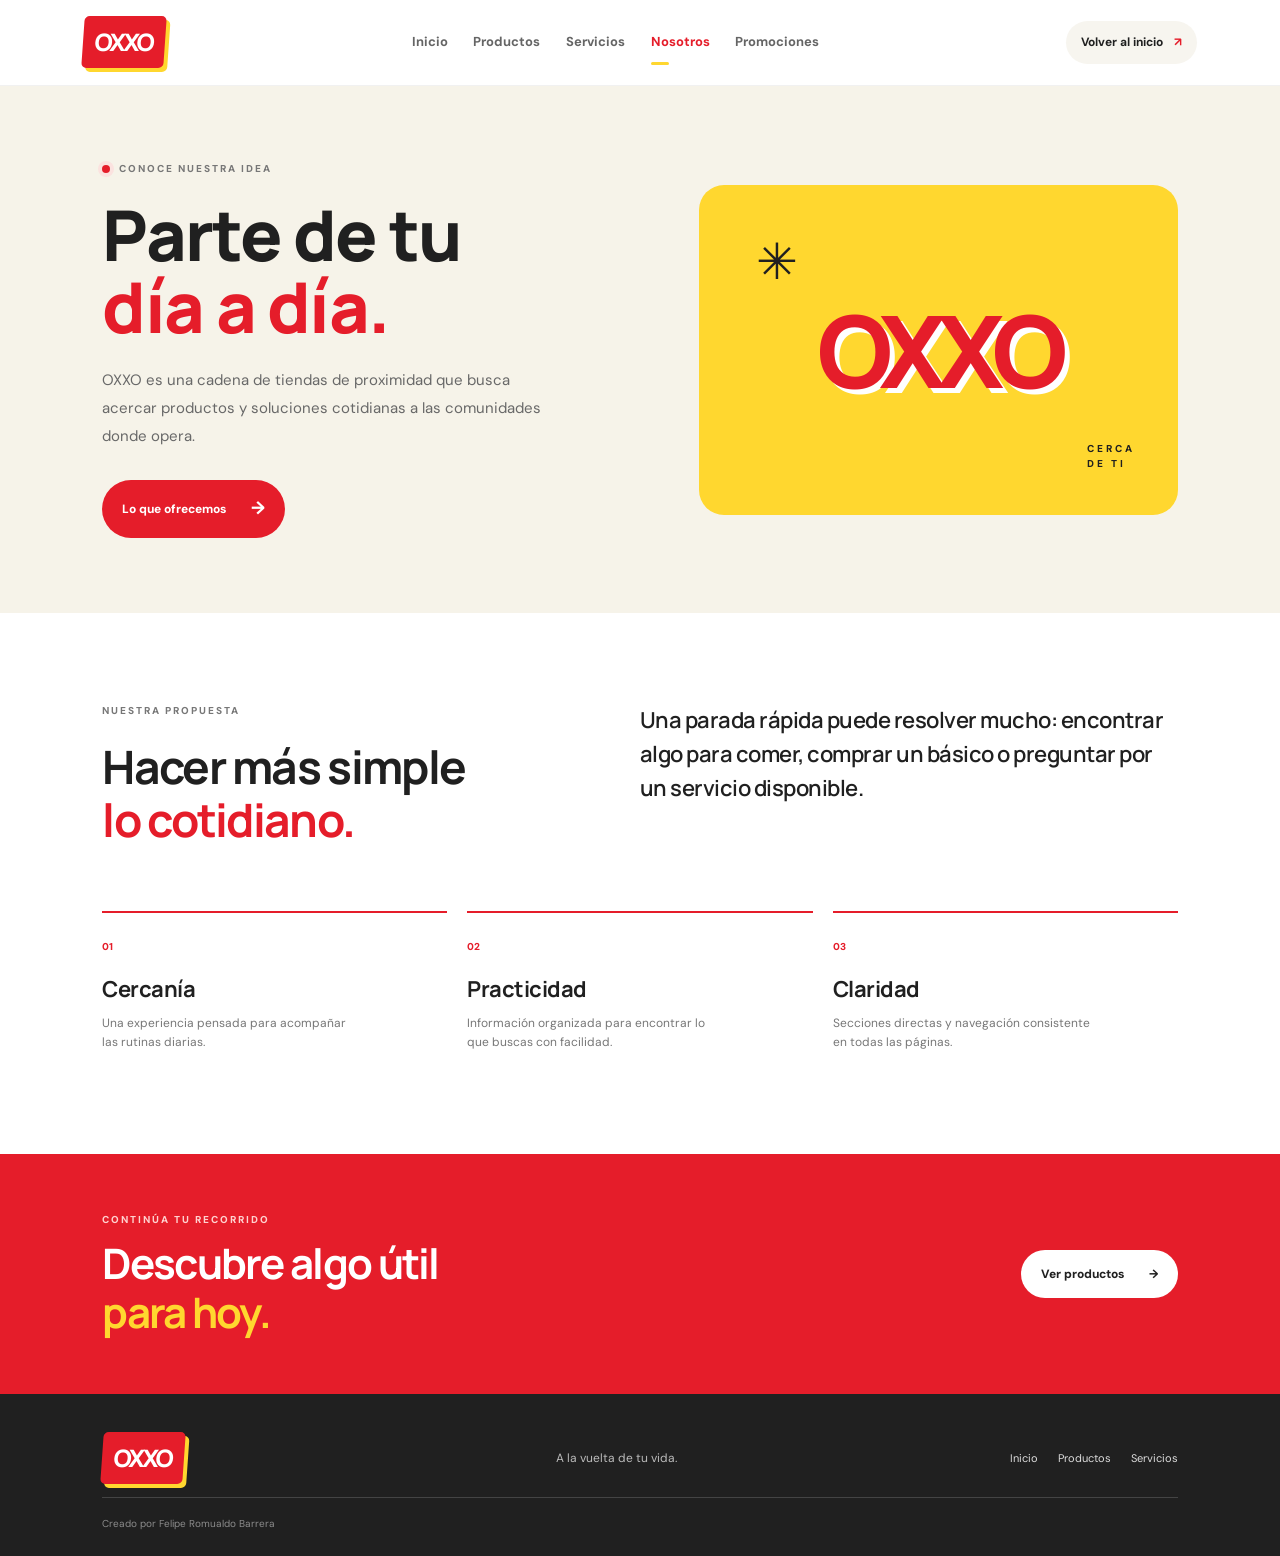
==== nosotros.html @ 1f745a6a "initial commit" ====
<!DOCTYPE html>
<html lang="es"><head><meta charset="UTF-8"><meta name="viewport" content="width=device-width, initial-scale=1.0"><title>Nosotros | OXXO</title><link rel="stylesheet" href="css/estilos.css"></head><body>
<header class="site-header"><a class="brand" href="index.html"><span class="brand-mark">OXXO</span></a><button class="menu-toggle" aria-label="Abrir menú" aria-expanded="false">☰</button><nav class="main-nav"><a href="index.html">Inicio</a><a href="productos.html">Productos</a><a href="servicios.html">Servicios</a><a class="active" href="nosotros.html">Nosotros</a><a href="promociones.html">Promociones</a></nav><a class="header-cta" href="index.html">Volver al inicio <span>↗</span></a></header>
<main><section class="page-hero about-hero"><div><p class="eyebrow"><span class="dot"></span> CONOCE NUESTRA IDEA</p><h1>Parte de tu<br><em>día a día.</em></h1><p class="hero-text">OXXO es una cadena de tiendas de proximidad que busca acercar productos y soluciones cotidianas a las comunidades donde opera.</p><a class="btn btn-red" href="servicios.html">Lo que ofrecemos <span>→</span></a></div><div class="page-hero-art about-art"><span class="about-big">OXXO</span><span class="about-spark">✳</span><span class="about-caption">CERCA<br>DE TI</span></div></section>
<section class="section section-light"><div class="about-columns"><div><p class="eyebrow">NUESTRA PROPUESTA</p><h2>Hacer más simple<br><em>lo cotidiano.</em></h2></div><div><p class="large-copy">Una parada rápida puede resolver mucho: encontrar algo para comer, comprar un básico o preguntar por un servicio disponible.</p><p class="muted"> </p></div></div><div class="values-grid"><article><span>01</span><h3>Cercanía</h3><p>Una experiencia pensada para acompañar las rutinas diarias.</p></article><article><span>02</span><h3>Practicidad</h3><p>Información organizada para encontrar lo que buscas con facilidad.</p></article><article><span>03</span><h3>Claridad</h3><p>Secciones directas y navegación consistente en todas las páginas.</p></article></div></section>
<section class="closing-band"><div><p class="eyebrow">CONTINÚA TU RECORRIDO</p><h2>Descubre algo útil<br><em>para hoy.</em></h2></div><a class="btn btn-light" href="productos.html">Ver productos <span>→</span></a></section></main><footer class="site-footer"><a class="brand" href="index.html"><span class="brand-mark">OXXO</span></a><p>A la vuelta de tu vida.</p><div class="footer-links"><a href="index.html">Inicio</a><a href="productos.html">Productos</a><a href="servicios.html">Servicios</a></div><small>Creado por Felipe Romualdo Barrera</small></footer><script src="js/main.js"></script></body></html>
---- css/estilos.css ----
@import url('https://fonts.googleapis.com/css2?family=DM+Sans:wght@400;500;600;700&family=Manrope:wght@400;500;600;700;800&display=swap');
:root{--red:#e51d2a;--red-dark:#b91320;--yellow:#ffd72f;--ink:#202020;--muted:#737373;--cream:#fffdf7;--line:#e9e5dc;--green:#007a53;--radius:22px}*{box-sizing:border-box}html{scroll-behavior:smooth}body{margin:0;background:var(--cream);color:var(--ink);font-family:'DM Sans',Arial,sans-serif;line-height:1.55}a{color:inherit;text-decoration:none}.site-header{height:86px;padding:0 6.5%;display:flex;align-items:center;justify-content:space-between;gap:26px;background:#fff;position:sticky;top:0;z-index:20;border-bottom:1px solid rgba(20,20,20,.06)}.brand-mark{display:inline-flex;align-items:center;justify-content:center;background:var(--red);color:#fff;font-family:'Manrope',sans-serif;font-weight:800;letter-spacing:-2px;font-size:24px;padding:7px 12px 8px;border-radius:5px;box-shadow:4px 4px 0 var(--yellow);transform:skew(-4deg)}.main-nav{display:flex;align-items:center;gap:clamp(14px,2vw,30px)}.main-nav a{font-size:13px;font-weight:700;color:#656565;transition:color .2s;position:relative}.main-nav a:hover,.main-nav a.active{color:var(--red)}.main-nav a.active:after{content:'';height:3px;width:18px;background:var(--yellow);position:absolute;bottom:-12px;left:0;border-radius:4px}.header-cta{font-size:12px;font-weight:700;background:#f7f5ef;padding:12px 15px;border-radius:50px;white-space:nowrap}.header-cta span,.text-link span,.arrow-link span{color:var(--red);margin-left:8px}.menu-toggle{display:none;border:0;background:none;font-size:25px}.hero{padding:72px 8% 65px;display:grid;grid-template-columns:1fr 1fr;gap:5%;align-items:center;min-height:570px;overflow:hidden}.hero-copy{max-width:560px}.eyebrow{font-size:10px;letter-spacing:2px;font-weight:800;color:#777;margin:0 0 21px;display:flex;align-items:center;gap:9px}.dot{width:8px;height:8px;border-radius:50%;background:var(--red);display:inline-block;box-shadow:0 0 0 4px #fbe2df}h1,h2,h3,p{margin-top:0}h1,h2,h3{font-family:'Manrope',sans-serif;letter-spacing:-1.7px}h1{font-size:clamp(48px,6vw,76px);line-height:1.04;margin-bottom:24px;font-weight:800}h1 em,h2 em{font-style:normal;color:var(--red)}.hero-text{color:#686868;max-width:440px;font-size:15px;line-height:1.85;margin-bottom:30px}.hero-actions{display:flex;align-items:center;gap:25px;flex-wrap:wrap}.btn{display:inline-flex;align-items:center;gap:25px;border-radius:50px;padding:15px 20px;font-size:12px;font-weight:800;transition:transform .2s,box-shadow .2s}.btn:hover{transform:translateY(-3px);box-shadow:0 8px 20px #0002}.btn-red{background:var(--red);color:#fff}.btn-red span{font-size:18px}.btn-light{background:#fff;color:var(--ink)}.text-link,.arrow-link{font-size:12px;font-weight:800}.hero-note{display:flex;align-items:center;gap:10px;margin-top:48px;color:#777;font-size:11px}.note-icon{width:26px;height:26px;display:grid;place-items:center;background:#fff1b4;border-radius:50%;color:#9a7100}.hero-visual{height:425px;position:relative;display:grid;place-items:center}.sun-shape{position:absolute;width:360px;height:360px;background:var(--yellow);border-radius:50%;right:3%;top:1%;opacity:.9}.hero-photo{width:78%;height:85%;position:relative;border-radius:48% 48% 20px 20px;background:linear-gradient(180deg,#efb46f 0%,#e9a66a 34%,#c8d2c3 35%,#a8b7a2 100%);overflow:hidden;box-shadow:0 25px 50px #6a441a20}.hero-photo:before{content:'OXXO';position:absolute;top:30%;left:10%;right:10%;height:25%;display:grid;place-items:center;background:var(--red);color:white;font-family:'Manrope';font-size:clamp(35px,5vw,65px);font-weight:800;letter-spacing:-5px;border:8px solid white;box-shadow:0 10px 0 #ffd72f}.hero-photo:after{content:'';position:absolute;left:15%;right:15%;bottom:0;height:37%;background:repeating-linear-gradient(90deg,#292b2b 0 2px,#8b9d8d 2px 31%,#252929 31% 33%);border-top:10px solid #e6e2d8;opacity:.8}.floating-card{position:absolute;bottom:16%;left:0;background:#fff;border-radius:14px;padding:14px 18px;display:flex;gap:12px;align-items:center;box-shadow:0 15px 40px #0002}.float-icon{background:#fff1b4;border-radius:10px;padding:9px;color:var(--red);font-size:23px}.floating-card strong,.floating-card small{display:block}.floating-card strong{font-size:12px}.floating-card small{font-size:10px;color:#888;margin-top:3px}.vertical-label{position:absolute;right:0;top:35%;writing-mode:vertical-rl;font-size:9px;letter-spacing:3px;font-weight:800;color:#5c4d00}.quick-strip{display:grid;grid-template-columns:repeat(3,1fr);margin:0 8%;border-top:1px solid var(--line);border-bottom:1px solid var(--line);padding:22px 0}.quick-strip>div{display:grid;grid-template-columns:36px 1fr;column-gap:12px;align-items:center;border-right:1px solid var(--line);padding:0 25px}.quick-strip>div:first-child{padding-left:0}.quick-strip>div:last-child{border:0}.strip-num{grid-row:span 2;color:var(--red);font-size:11px;font-weight:800}.quick-strip strong{font-size:12px}.quick-strip small{font-size:10px;color:#888}.section{padding:90px 8%}.section-light{background:#fff}.section-heading{display:flex;align-items:end;justify-content:space-between;gap:25px;margin-bottom:38px}.section-heading .eyebrow{margin-bottom:14px}h2{font-size:clamp(30px,4vw,46px);line-height:1.16;margin-bottom:0}.muted{color:#858585;font-size:12px;max-width:250px}.feature-grid{display:grid;grid-template-columns:repeat(3,1fr);gap:18px}.feature-card{min-height:335px;border-radius:var(--radius);padding:25px;position:relative;overflow:hidden;display:flex;flex-direction:column;justify-content:space-between;transition:transform .2s}.feature-card:hover,.catalog-card:hover,.promo-card:hover{transform:translateY(-5px)}.feature-red{background:#f9e2df}.feature-yellow{background:#ffe680}.feature-dark{background:#242424;color:#fff}.feature-index,.card-tag,.promo-label{font-size:9px;letter-spacing:1.5px;font-weight:800;opacity:.7}.feature-card h3{font-size:28px;line-height:1.15;margin:22px 0 10px;letter-spacing:-1px;position:relative;z-index:2}.feature-card p{font-size:11px;line-height:1.7;max-width:190px;color:#676767;position:relative;z-index:2}.feature-dark p{color:#bbb}.circle-arrow{width:34px;height:34px;border-radius:50%;display:grid;place-items:center;background:#fff;font-size:18px;color:var(--red);position:relative;z-index:2}.feature-art{position:absolute;right:14px;bottom:25px;width:120px;height:120px;opacity:.8}.snack-art span{position:absolute;display:grid;place-items:center;border-radius:50%;width:60px;height:60px;background:#fff;font-size:35px;box-shadow:0 8px 20px #0001}.snack-art span:nth-child(1){right:12px;bottom:12px}.snack-art span:nth-child(2){right:60px;bottom:58px;color:var(--red);background:var(--yellow)}.snack-art span:nth-child(3){right:66px;bottom:3px;color:var(--red)}.service-art span{position:absolute;display:grid;place-items:center;width:60px;height:60px;border-radius:18px;background:#fff;color:var(--red);font-size:35px;box-shadow:0 8px 18px #0001}.service-art span:nth-child(1){right:0;bottom:5px}.service-art span:nth-child(2){right:48px;bottom:48px;background:var(--red);color:#fff}.service-art span:nth-child(3){right:58px;bottom:0}.promo-art span{position:absolute;right:0;bottom:0;font-size:100px;color:var(--yellow);font-weight:800}.promo-art span:nth-child(2){font-size:44px;right:75px;bottom:70px;color:var(--red)}.closing-band{background:var(--red);color:#fff;padding:58px 8%;display:flex;align-items:center;justify-content:space-between;gap:25px}.closing-band .eyebrow{color:#ffd1cf;margin-bottom:12px}.closing-band h2{font-size:clamp(28px,4vw,42px)}.closing-band h2 em{color:var(--yellow)}.site-footer{padding:38px 8% 25px;background:#202020;color:#fff;display:grid;grid-template-columns:1fr 1fr auto;gap:12px;align-items:center}.site-footer p{font-size:12px;color:#bbb;margin:0}.footer-links{display:flex;gap:20px;font-size:11px;color:#ddd}.site-footer small{grid-column:1/-1;border-top:1px solid #444;padding-top:18px;color:#8c8c8c;font-size:10px}.page-hero{padding:75px 8%;display:grid;grid-template-columns:1fr .9fr;gap:6%;align-items:center;min-height:440px;overflow:hidden}.page-hero h1{font-size:clamp(48px,6vw,70px)}.page-hero-art{height:330px;border-radius:25px;position:relative;overflow:hidden;display:grid;place-items:center}.product-art{background:#ffe477}.big-emoji{font-size:145px;filter:drop-shadow(0 15px 8px #7c520c30);transform:rotate(-10deg)}.art-label{position:absolute;right:12%;bottom:15%;font-size:11px;letter-spacing:3px;font-weight:800;line-height:1.6}.art-star{position:absolute;top:12%;left:13%;font-size:48px;color:var(--red)}.services-hero{background:#f9e2df}.service-hero-art{background:var(--red)}.orbit{position:absolute;border:1px solid #ffffff55;border-radius:50%;width:270px;height:270px}.orbit-two{width:200px;height:200px}.service-symbol{font-size:130px;color:var(--yellow);font-weight:700;z-index:1}.service-caption{position:absolute;right:10%;bottom:10%;font-size:11px;color:#fff;letter-spacing:3px;font-weight:800}.about-hero{background:#f6f3e9}.about-art{background:var(--yellow)}.about-big{font-family:'Manrope';font-size:clamp(55px,8vw,100px);font-weight:800;letter-spacing:-9px;color:var(--red);text-shadow:5px 5px white}.about-spark{position:absolute;left:12%;top:12%;font-size:50px}.about-caption{position:absolute;right:9%;bottom:13%;font-size:10px;letter-spacing:3px;font-weight:800}.promo-hero{background:#fff2f0}.promo-hero-art{background:#f9dfda}.percent-mark{font-size:175px;font-family:'Manrope';font-weight:800;color:var(--red);letter-spacing:-12px;transform:rotate(-12deg);text-shadow:7px 7px var(--yellow)}.promo-spark{position:absolute;color:var(--red);font-size:45px}.spark-a{top:12%;left:12%}.spark-b{right:13%;top:20%;color:#c18d00}.promo-stamp{position:absolute;right:10%;bottom:12%;background:var(--yellow);padding:12px 17px;border-radius:50%;font-size:10px;font-weight:800;line-height:1.4;text-align:center;transform:rotate(10deg)}.catalog-grid{display:grid;grid-template-columns:repeat(4,1fr);gap:17px}.catalog-card{border:1px solid var(--line);border-radius:18px;overflow:hidden;transition:transform .2s;background:#fff}.catalog-art{height:170px;display:grid;place-items:center;font-size:72px}.art-coffee{background:#f5d5b7}.art-snack{background:#f7b7a9;color:var(--red)}.art-pantry{background:#dfe7cf;color:#4e6a3e}.art-ready{background:#ffe477;color:var(--red)}.catalog-info{padding:20px}.catalog-info h3{font-size:20px;letter-spacing:-.5px;margin:12px 0 8px}.catalog-info p{font-size:11px;color:#777;line-height:1.8;margin-bottom:0}.disclaimer{font-size:10px;color:#888;margin-top:25px}.service-list{border-top:1px solid var(--line)}.service-row{display:grid;grid-template-columns:42px 55px 1fr 30px;align-items:center;gap:20px;padding:23px 0;border-bottom:1px solid var(--line)}.service-number{font-size:11px;font-weight:800;color:var(--red)}.service-icon{height:48px;width:48px;background:#fff1b4;border-radius:14px;display:grid;place-items:center;color:var(--red);font-size:24px}.service-row h3{font-size:19px;letter-spacing:-.5px;margin:0 0 4px}.service-row p{font-size:12px;color:#777;margin:0}.row-arrow{font-size:22px;color:var(--red)}.notice{margin-top:26px;padding:16px 20px;background:#f7f5ef;border-radius:13px;display:flex;gap:13px;align-items:start}.notice span{width:23px;height:23px;border-radius:50%;background:var(--yellow);display:grid;place-items:center;font-weight:800;flex-shrink:0}.notice p{font-size:11px;color:#666;margin:1px 0 0}.about-columns{display:grid;grid-template-columns:.8fr 1fr;gap:10%;align-items:start}.large-copy{font-family:'Manrope';font-weight:600;font-size:22px;line-height:1.55;letter-spacing:-.5px}.about-columns .muted{max-width:470px;line-height:1.9}.values-grid{display:grid;grid-template-columns:repeat(3,1fr);gap:20px;margin-top:65px}.values-grid article{border-top:2px solid var(--red);padding:20px 10px 0 0}.values-grid span{font-size:10px;color:var(--red);font-weight:800}.values-grid h3{font-size:22px;margin:14px 0 8px;letter-spacing:-.5px}.values-grid p{font-size:12px;color:#777;max-width:260px}.promo-grid{display:grid;grid-template-columns:repeat(3,1fr);gap:18px}.promo-card{min-height:330px;border-radius:20px;padding:23px;position:relative;display:flex;flex-direction:column;justify-content:space-between;transition:transform .2s;overflow:hidden}.promo-card-red{background:#f9e2df}.promo-card-yellow{background:#ffe477}.promo-card-dark{background:#252525;color:#fff}.promo-illustration{font-size:90px;text-align:center;line-height:1.1;color:var(--red);text-shadow:3px 4px #fff7}.promo-card h3{font-size:24px;letter-spacing:-.8px;margin-bottom:8px}.promo-card p{font-size:11px;color:#666;max-width:240px;margin-bottom:0}.promo-card-dark p{color:#bbb}.promo-arrow{position:absolute;right:23px;bottom:24px;font-size:23px;color:var(--red)}.promo-card-dark .promo-arrow{color:var(--yellow)}
@media(max-width:950px){.site-header{padding:0 4%;gap:12px}.main-nav{gap:13px}.main-nav a{font-size:11px}.header-cta{display:none}.hero,.page-hero{padding-left:6%;padding-right:6%;gap:3%}.hero-visual{height:360px}.feature-card{padding:20px;min-height:320px}.catalog-grid{grid-template-columns:repeat(2,1fr)}}@media(max-width:700px){.site-header{height:72px;padding:0 6%}.menu-toggle{display:block;margin-left:auto}.main-nav{display:none;position:absolute;top:71px;left:0;right:0;background:#fff;padding:18px 6% 25px;box-shadow:0 15px 20px #0001;flex-direction:column;align-items:flex-start;gap:18px}.main-nav.open{display:flex}.main-nav a{font-size:14px}.main-nav a.active:after{bottom:-5px}.hero,.page-hero{grid-template-columns:1fr;padding:55px 7% 45px}.hero h1,.page-hero h1{font-size:54px}.hero-visual{height:330px;margin-top:20px}.sun-shape{width:280px;height:280px}.hero-photo{width:72%;height:90%}.quick-strip{margin:0 7%;grid-template-columns:1fr;gap:0}.quick-strip>div,.quick-strip>div:first-child{padding:14px 0;border-right:0;border-bottom:1px solid var(--line)}.quick-strip>div:last-child{border-bottom:0}.section{padding:60px 7%}.section-heading{align-items:flex-start;flex-direction:column}.feature-grid,.promo-grid{grid-template-columns:1fr}.feature-card{min-height:285px}.closing-band{padding:42px 7%;align-items:flex-start;flex-direction:column}.site-footer{padding:32px 7%;grid-template-columns:1fr 1fr}.site-footer p{grid-column:1/-1;grid-row:2}.footer-links{grid-column:1/-1;flex-wrap:wrap}.site-footer small{grid-column:1/-1}.page-hero-art{height:280px}.service-row{grid-template-columns:28px 44px 1fr 20px;gap:10px}.service-icon{width:40px;height:40px}.service-row h3{font-size:16px}.service-row p{font-size:11px}.about-columns{grid-template-columns:1fr;gap:25px}.values-grid{grid-template-columns:1fr;gap:10px;margin-top:35px}.values-grid article{padding:16px 0}.catalog-grid{grid-template-columns:1fr 1fr;gap:12px}.catalog-art{height:130px}.catalog-info{padding:14px}.catalog-info h3{font-size:17px}.catalog-info p{font-size:10px}.catalog-info .card-tag{font-size:8px}}@media(max-width:390px){.catalog-grid{grid-template-columns:1fr}.hero h1,.page-hero h1{font-size:47px}.hero-actions{gap:15px}.btn{padding:13px 16px}}
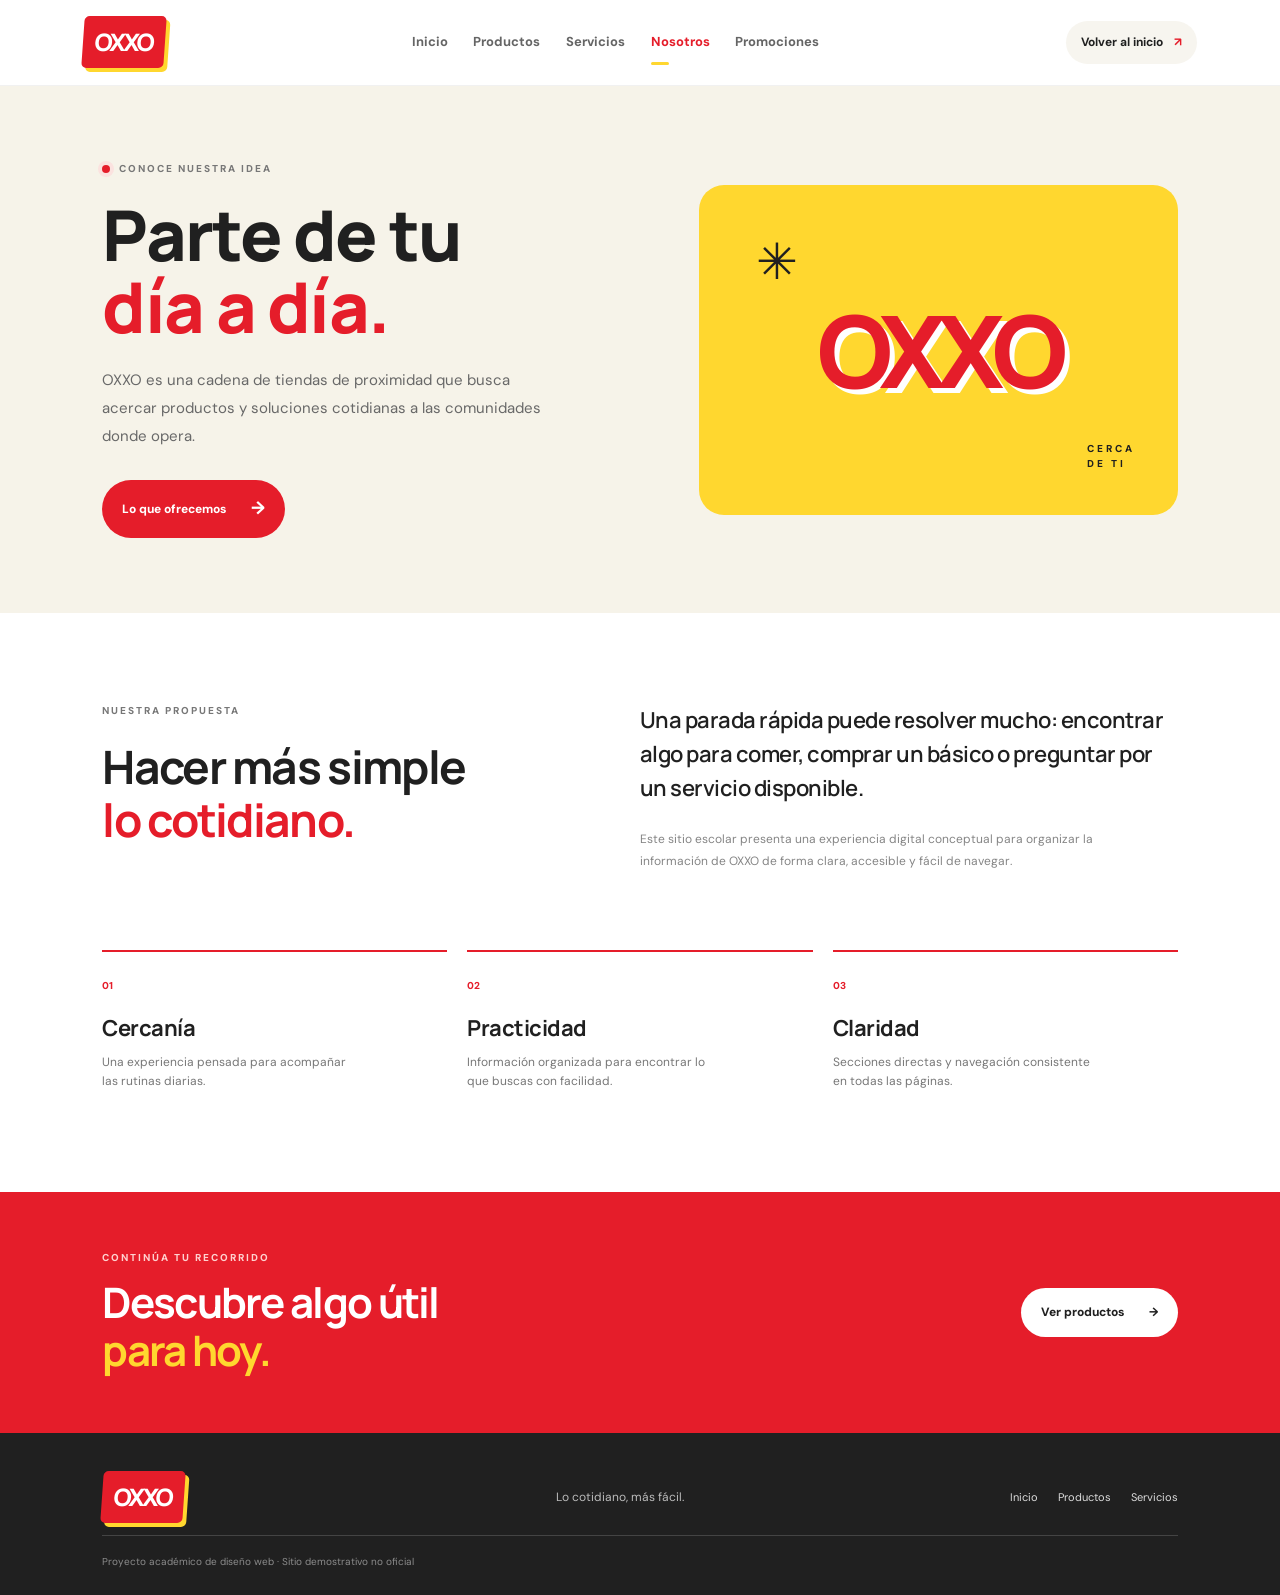
==== commit 10fecaf4: "Add files via upload" ====
--- a/nosotros.html
+++ b/nosotros.html
@@ -2,5 +2,5 @@
 <html lang="es"><head><meta charset="UTF-8"><meta name="viewport" content="width=device-width, initial-scale=1.0"><title>Nosotros | OXXO</title><link rel="stylesheet" href="css/estilos.css"></head><body>
 <header class="site-header"><a class="brand" href="index.html"><span class="brand-mark">OXXO</span></a><button class="menu-toggle" aria-label="Abrir menú" aria-expanded="false">☰</button><nav class="main-nav"><a href="index.html">Inicio</a><a href="productos.html">Productos</a><a href="servicios.html">Servicios</a><a class="active" href="nosotros.html">Nosotros</a><a href="promociones.html">Promociones</a></nav><a class="header-cta" href="index.html">Volver al inicio <span>↗</span></a></header>
 <main><section class="page-hero about-hero"><div><p class="eyebrow"><span class="dot"></span> CONOCE NUESTRA IDEA</p><h1>Parte de tu<br><em>día a día.</em></h1><p class="hero-text">OXXO es una cadena de tiendas de proximidad que busca acercar productos y soluciones cotidianas a las comunidades donde opera.</p><a class="btn btn-red" href="servicios.html">Lo que ofrecemos <span>→</span></a></div><div class="page-hero-art about-art"><span class="about-big">OXXO</span><span class="about-spark">✳</span><span class="about-caption">CERCA<br>DE TI</span></div></section>
-<section class="section section-light"><div class="about-columns"><div><p class="eyebrow">NUESTRA PROPUESTA</p><h2>Hacer más simple<br><em>lo cotidiano.</em></h2></div><div><p class="large-copy">Una parada rápida puede resolver mucho: encontrar algo para comer, comprar un básico o preguntar por un servicio disponible.</p><p class="muted"> </p></div></div><div class="values-grid"><article><span>01</span><h3>Cercanía</h3><p>Una experiencia pensada para acompañar las rutinas diarias.</p></article><article><span>02</span><h3>Practicidad</h3><p>Información organizada para encontrar lo que buscas con facilidad.</p></article><article><span>03</span><h3>Claridad</h3><p>Secciones directas y navegación consistente en todas las páginas.</p></article></div></section>
-<section class="closing-band"><div><p class="eyebrow">CONTINÚA TU RECORRIDO</p><h2>Descubre algo útil<br><em>para hoy.</em></h2></div><a class="btn btn-light" href="productos.html">Ver productos <span>→</span></a></section></main><footer class="site-footer"><a class="brand" href="index.html"><span class="brand-mark">OXXO</span></a><p>A la vuelta de tu vida.</p><div class="footer-links"><a href="index.html">Inicio</a><a href="productos.html">Productos</a><a href="servicios.html">Servicios</a></div><small>Creado por Felipe Romualdo Barrera</small></footer><script src="js/main.js"></script></body></html>+<section class="section section-light"><div class="about-columns"><div><p class="eyebrow">NUESTRA PROPUESTA</p><h2>Hacer más simple<br><em>lo cotidiano.</em></h2></div><div><p class="large-copy">Una parada rápida puede resolver mucho: encontrar algo para comer, comprar un básico o preguntar por un servicio disponible.</p><p class="muted">Este sitio escolar presenta una experiencia digital conceptual para organizar la información de OXXO de forma clara, accesible y fácil de navegar.</p></div></div><div class="values-grid"><article><span>01</span><h3>Cercanía</h3><p>Una experiencia pensada para acompañar las rutinas diarias.</p></article><article><span>02</span><h3>Practicidad</h3><p>Información organizada para encontrar lo que buscas con facilidad.</p></article><article><span>03</span><h3>Claridad</h3><p>Secciones directas y navegación consistente en todas las páginas.</p></article></div></section>
+<section class="closing-band"><div><p class="eyebrow">CONTINÚA TU RECORRIDO</p><h2>Descubre algo útil<br><em>para hoy.</em></h2></div><a class="btn btn-light" href="productos.html">Ver productos <span>→</span></a></section></main><footer class="site-footer"><a class="brand" href="index.html"><span class="brand-mark">OXXO</span></a><p>Lo cotidiano, más fácil.</p><div class="footer-links"><a href="index.html">Inicio</a><a href="productos.html">Productos</a><a href="servicios.html">Servicios</a></div><small>Proyecto académico de diseño web · Sitio demostrativo no oficial</small></footer><script src="js/main.js"></script></body></html>
--- a/css/estilos.css
+++ b/css/estilos.css
@@ -1,3 +1,29 @@
 @import url('https://fonts.googleapis.com/css2?family=DM+Sans:wght@400;500;600;700&family=Manrope:wght@400;500;600;700;800&display=swap');
 :root{--red:#e51d2a;--red-dark:#b91320;--yellow:#ffd72f;--ink:#202020;--muted:#737373;--cream:#fffdf7;--line:#e9e5dc;--green:#007a53;--radius:22px}*{box-sizing:border-box}html{scroll-behavior:smooth}body{margin:0;background:var(--cream);color:var(--ink);font-family:'DM Sans',Arial,sans-serif;line-height:1.55}a{color:inherit;text-decoration:none}.site-header{height:86px;padding:0 6.5%;display:flex;align-items:center;justify-content:space-between;gap:26px;background:#fff;position:sticky;top:0;z-index:20;border-bottom:1px solid rgba(20,20,20,.06)}.brand-mark{display:inline-flex;align-items:center;justify-content:center;background:var(--red);color:#fff;font-family:'Manrope',sans-serif;font-weight:800;letter-spacing:-2px;font-size:24px;padding:7px 12px 8px;border-radius:5px;box-shadow:4px 4px 0 var(--yellow);transform:skew(-4deg)}.main-nav{display:flex;align-items:center;gap:clamp(14px,2vw,30px)}.main-nav a{font-size:13px;font-weight:700;color:#656565;transition:color .2s;position:relative}.main-nav a:hover,.main-nav a.active{color:var(--red)}.main-nav a.active:after{content:'';height:3px;width:18px;background:var(--yellow);position:absolute;bottom:-12px;left:0;border-radius:4px}.header-cta{font-size:12px;font-weight:700;background:#f7f5ef;padding:12px 15px;border-radius:50px;white-space:nowrap}.header-cta span,.text-link span,.arrow-link span{color:var(--red);margin-left:8px}.menu-toggle{display:none;border:0;background:none;font-size:25px}.hero{padding:72px 8% 65px;display:grid;grid-template-columns:1fr 1fr;gap:5%;align-items:center;min-height:570px;overflow:hidden}.hero-copy{max-width:560px}.eyebrow{font-size:10px;letter-spacing:2px;font-weight:800;color:#777;margin:0 0 21px;display:flex;align-items:center;gap:9px}.dot{width:8px;height:8px;border-radius:50%;background:var(--red);display:inline-block;box-shadow:0 0 0 4px #fbe2df}h1,h2,h3,p{margin-top:0}h1,h2,h3{font-family:'Manrope',sans-serif;letter-spacing:-1.7px}h1{font-size:clamp(48px,6vw,76px);line-height:1.04;margin-bottom:24px;font-weight:800}h1 em,h2 em{font-style:normal;color:var(--red)}.hero-text{color:#686868;max-width:440px;font-size:15px;line-height:1.85;margin-bottom:30px}.hero-actions{display:flex;align-items:center;gap:25px;flex-wrap:wrap}.btn{display:inline-flex;align-items:center;gap:25px;border-radius:50px;padding:15px 20px;font-size:12px;font-weight:800;transition:transform .2s,box-shadow .2s}.btn:hover{transform:translateY(-3px);box-shadow:0 8px 20px #0002}.btn-red{background:var(--red);color:#fff}.btn-red span{font-size:18px}.btn-light{background:#fff;color:var(--ink)}.text-link,.arrow-link{font-size:12px;font-weight:800}.hero-note{display:flex;align-items:center;gap:10px;margin-top:48px;color:#777;font-size:11px}.note-icon{width:26px;height:26px;display:grid;place-items:center;background:#fff1b4;border-radius:50%;color:#9a7100}.hero-visual{height:425px;position:relative;display:grid;place-items:center}.sun-shape{position:absolute;width:360px;height:360px;background:var(--yellow);border-radius:50%;right:3%;top:1%;opacity:.9}.hero-photo{width:78%;height:85%;position:relative;border-radius:48% 48% 20px 20px;background:linear-gradient(180deg,#efb46f 0%,#e9a66a 34%,#c8d2c3 35%,#a8b7a2 100%);overflow:hidden;box-shadow:0 25px 50px #6a441a20}.hero-photo:before{content:'OXXO';position:absolute;top:30%;left:10%;right:10%;height:25%;display:grid;place-items:center;background:var(--red);color:white;font-family:'Manrope';font-size:clamp(35px,5vw,65px);font-weight:800;letter-spacing:-5px;border:8px solid white;box-shadow:0 10px 0 #ffd72f}.hero-photo:after{content:'';position:absolute;left:15%;right:15%;bottom:0;height:37%;background:repeating-linear-gradient(90deg,#292b2b 0 2px,#8b9d8d 2px 31%,#252929 31% 33%);border-top:10px solid #e6e2d8;opacity:.8}.floating-card{position:absolute;bottom:16%;left:0;background:#fff;border-radius:14px;padding:14px 18px;display:flex;gap:12px;align-items:center;box-shadow:0 15px 40px #0002}.float-icon{background:#fff1b4;border-radius:10px;padding:9px;color:var(--red);font-size:23px}.floating-card strong,.floating-card small{display:block}.floating-card strong{font-size:12px}.floating-card small{font-size:10px;color:#888;margin-top:3px}.vertical-label{position:absolute;right:0;top:35%;writing-mode:vertical-rl;font-size:9px;letter-spacing:3px;font-weight:800;color:#5c4d00}.quick-strip{display:grid;grid-template-columns:repeat(3,1fr);margin:0 8%;border-top:1px solid var(--line);border-bottom:1px solid var(--line);padding:22px 0}.quick-strip>div{display:grid;grid-template-columns:36px 1fr;column-gap:12px;align-items:center;border-right:1px solid var(--line);padding:0 25px}.quick-strip>div:first-child{padding-left:0}.quick-strip>div:last-child{border:0}.strip-num{grid-row:span 2;color:var(--red);font-size:11px;font-weight:800}.quick-strip strong{font-size:12px}.quick-strip small{font-size:10px;color:#888}.section{padding:90px 8%}.section-light{background:#fff}.section-heading{display:flex;align-items:end;justify-content:space-between;gap:25px;margin-bottom:38px}.section-heading .eyebrow{margin-bottom:14px}h2{font-size:clamp(30px,4vw,46px);line-height:1.16;margin-bottom:0}.muted{color:#858585;font-size:12px;max-width:250px}.feature-grid{display:grid;grid-template-columns:repeat(3,1fr);gap:18px}.feature-card{min-height:335px;border-radius:var(--radius);padding:25px;position:relative;overflow:hidden;display:flex;flex-direction:column;justify-content:space-between;transition:transform .2s}.feature-card:hover,.catalog-card:hover,.promo-card:hover{transform:translateY(-5px)}.feature-red{background:#f9e2df}.feature-yellow{background:#ffe680}.feature-dark{background:#242424;color:#fff}.feature-index,.card-tag,.promo-label{font-size:9px;letter-spacing:1.5px;font-weight:800;opacity:.7}.feature-card h3{font-size:28px;line-height:1.15;margin:22px 0 10px;letter-spacing:-1px;position:relative;z-index:2}.feature-card p{font-size:11px;line-height:1.7;max-width:190px;color:#676767;position:relative;z-index:2}.feature-dark p{color:#bbb}.circle-arrow{width:34px;height:34px;border-radius:50%;display:grid;place-items:center;background:#fff;font-size:18px;color:var(--red);position:relative;z-index:2}.feature-art{position:absolute;right:14px;bottom:25px;width:120px;height:120px;opacity:.8}.snack-art span{position:absolute;display:grid;place-items:center;border-radius:50%;width:60px;height:60px;background:#fff;font-size:35px;box-shadow:0 8px 20px #0001}.snack-art span:nth-child(1){right:12px;bottom:12px}.snack-art span:nth-child(2){right:60px;bottom:58px;color:var(--red);background:var(--yellow)}.snack-art span:nth-child(3){right:66px;bottom:3px;color:var(--red)}.service-art span{position:absolute;display:grid;place-items:center;width:60px;height:60px;border-radius:18px;background:#fff;color:var(--red);font-size:35px;box-shadow:0 8px 18px #0001}.service-art span:nth-child(1){right:0;bottom:5px}.service-art span:nth-child(2){right:48px;bottom:48px;background:var(--red);color:#fff}.service-art span:nth-child(3){right:58px;bottom:0}.promo-art span{position:absolute;right:0;bottom:0;font-size:100px;color:var(--yellow);font-weight:800}.promo-art span:nth-child(2){font-size:44px;right:75px;bottom:70px;color:var(--red)}.closing-band{background:var(--red);color:#fff;padding:58px 8%;display:flex;align-items:center;justify-content:space-between;gap:25px}.closing-band .eyebrow{color:#ffd1cf;margin-bottom:12px}.closing-band h2{font-size:clamp(28px,4vw,42px)}.closing-band h2 em{color:var(--yellow)}.site-footer{padding:38px 8% 25px;background:#202020;color:#fff;display:grid;grid-template-columns:1fr 1fr auto;gap:12px;align-items:center}.site-footer p{font-size:12px;color:#bbb;margin:0}.footer-links{display:flex;gap:20px;font-size:11px;color:#ddd}.site-footer small{grid-column:1/-1;border-top:1px solid #444;padding-top:18px;color:#8c8c8c;font-size:10px}.page-hero{padding:75px 8%;display:grid;grid-template-columns:1fr .9fr;gap:6%;align-items:center;min-height:440px;overflow:hidden}.page-hero h1{font-size:clamp(48px,6vw,70px)}.page-hero-art{height:330px;border-radius:25px;position:relative;overflow:hidden;display:grid;place-items:center}.product-art{background:#ffe477}.big-emoji{font-size:145px;filter:drop-shadow(0 15px 8px #7c520c30);transform:rotate(-10deg)}.art-label{position:absolute;right:12%;bottom:15%;font-size:11px;letter-spacing:3px;font-weight:800;line-height:1.6}.art-star{position:absolute;top:12%;left:13%;font-size:48px;color:var(--red)}.services-hero{background:#f9e2df}.service-hero-art{background:var(--red)}.orbit{position:absolute;border:1px solid #ffffff55;border-radius:50%;width:270px;height:270px}.orbit-two{width:200px;height:200px}.service-symbol{font-size:130px;color:var(--yellow);font-weight:700;z-index:1}.service-caption{position:absolute;right:10%;bottom:10%;font-size:11px;color:#fff;letter-spacing:3px;font-weight:800}.about-hero{background:#f6f3e9}.about-art{background:var(--yellow)}.about-big{font-family:'Manrope';font-size:clamp(55px,8vw,100px);font-weight:800;letter-spacing:-9px;color:var(--red);text-shadow:5px 5px white}.about-spark{position:absolute;left:12%;top:12%;font-size:50px}.about-caption{position:absolute;right:9%;bottom:13%;font-size:10px;letter-spacing:3px;font-weight:800}.promo-hero{background:#fff2f0}.promo-hero-art{background:#f9dfda}.percent-mark{font-size:175px;font-family:'Manrope';font-weight:800;color:var(--red);letter-spacing:-12px;transform:rotate(-12deg);text-shadow:7px 7px var(--yellow)}.promo-spark{position:absolute;color:var(--red);font-size:45px}.spark-a{top:12%;left:12%}.spark-b{right:13%;top:20%;color:#c18d00}.promo-stamp{position:absolute;right:10%;bottom:12%;background:var(--yellow);padding:12px 17px;border-radius:50%;font-size:10px;font-weight:800;line-height:1.4;text-align:center;transform:rotate(10deg)}.catalog-grid{display:grid;grid-template-columns:repeat(4,1fr);gap:17px}.catalog-card{border:1px solid var(--line);border-radius:18px;overflow:hidden;transition:transform .2s;background:#fff}.catalog-art{height:170px;display:grid;place-items:center;font-size:72px}.art-coffee{background:#f5d5b7}.art-snack{background:#f7b7a9;color:var(--red)}.art-pantry{background:#dfe7cf;color:#4e6a3e}.art-ready{background:#ffe477;color:var(--red)}.catalog-info{padding:20px}.catalog-info h3{font-size:20px;letter-spacing:-.5px;margin:12px 0 8px}.catalog-info p{font-size:11px;color:#777;line-height:1.8;margin-bottom:0}.disclaimer{font-size:10px;color:#888;margin-top:25px}.service-list{border-top:1px solid var(--line)}.service-row{display:grid;grid-template-columns:42px 55px 1fr 30px;align-items:center;gap:20px;padding:23px 0;border-bottom:1px solid var(--line)}.service-number{font-size:11px;font-weight:800;color:var(--red)}.service-icon{height:48px;width:48px;background:#fff1b4;border-radius:14px;display:grid;place-items:center;color:var(--red);font-size:24px}.service-row h3{font-size:19px;letter-spacing:-.5px;margin:0 0 4px}.service-row p{font-size:12px;color:#777;margin:0}.row-arrow{font-size:22px;color:var(--red)}.notice{margin-top:26px;padding:16px 20px;background:#f7f5ef;border-radius:13px;display:flex;gap:13px;align-items:start}.notice span{width:23px;height:23px;border-radius:50%;background:var(--yellow);display:grid;place-items:center;font-weight:800;flex-shrink:0}.notice p{font-size:11px;color:#666;margin:1px 0 0}.about-columns{display:grid;grid-template-columns:.8fr 1fr;gap:10%;align-items:start}.large-copy{font-family:'Manrope';font-weight:600;font-size:22px;line-height:1.55;letter-spacing:-.5px}.about-columns .muted{max-width:470px;line-height:1.9}.values-grid{display:grid;grid-template-columns:repeat(3,1fr);gap:20px;margin-top:65px}.values-grid article{border-top:2px solid var(--red);padding:20px 10px 0 0}.values-grid span{font-size:10px;color:var(--red);font-weight:800}.values-grid h3{font-size:22px;margin:14px 0 8px;letter-spacing:-.5px}.values-grid p{font-size:12px;color:#777;max-width:260px}.promo-grid{display:grid;grid-template-columns:repeat(3,1fr);gap:18px}.promo-card{min-height:330px;border-radius:20px;padding:23px;position:relative;display:flex;flex-direction:column;justify-content:space-between;transition:transform .2s;overflow:hidden}.promo-card-red{background:#f9e2df}.promo-card-yellow{background:#ffe477}.promo-card-dark{background:#252525;color:#fff}.promo-illustration{font-size:90px;text-align:center;line-height:1.1;color:var(--red);text-shadow:3px 4px #fff7}.promo-card h3{font-size:24px;letter-spacing:-.8px;margin-bottom:8px}.promo-card p{font-size:11px;color:#666;max-width:240px;margin-bottom:0}.promo-card-dark p{color:#bbb}.promo-arrow{position:absolute;right:23px;bottom:24px;font-size:23px;color:var(--red)}.promo-card-dark .promo-arrow{color:var(--yellow)}
 @media(max-width:950px){.site-header{padding:0 4%;gap:12px}.main-nav{gap:13px}.main-nav a{font-size:11px}.header-cta{display:none}.hero,.page-hero{padding-left:6%;padding-right:6%;gap:3%}.hero-visual{height:360px}.feature-card{padding:20px;min-height:320px}.catalog-grid{grid-template-columns:repeat(2,1fr)}}@media(max-width:700px){.site-header{height:72px;padding:0 6%}.menu-toggle{display:block;margin-left:auto}.main-nav{display:none;position:absolute;top:71px;left:0;right:0;background:#fff;padding:18px 6% 25px;box-shadow:0 15px 20px #0001;flex-direction:column;align-items:flex-start;gap:18px}.main-nav.open{display:flex}.main-nav a{font-size:14px}.main-nav a.active:after{bottom:-5px}.hero,.page-hero{grid-template-columns:1fr;padding:55px 7% 45px}.hero h1,.page-hero h1{font-size:54px}.hero-visual{height:330px;margin-top:20px}.sun-shape{width:280px;height:280px}.hero-photo{width:72%;height:90%}.quick-strip{margin:0 7%;grid-template-columns:1fr;gap:0}.quick-strip>div,.quick-strip>div:first-child{padding:14px 0;border-right:0;border-bottom:1px solid var(--line)}.quick-strip>div:last-child{border-bottom:0}.section{padding:60px 7%}.section-heading{align-items:flex-start;flex-direction:column}.feature-grid,.promo-grid{grid-template-columns:1fr}.feature-card{min-height:285px}.closing-band{padding:42px 7%;align-items:flex-start;flex-direction:column}.site-footer{padding:32px 7%;grid-template-columns:1fr 1fr}.site-footer p{grid-column:1/-1;grid-row:2}.footer-links{grid-column:1/-1;flex-wrap:wrap}.site-footer small{grid-column:1/-1}.page-hero-art{height:280px}.service-row{grid-template-columns:28px 44px 1fr 20px;gap:10px}.service-icon{width:40px;height:40px}.service-row h3{font-size:16px}.service-row p{font-size:11px}.about-columns{grid-template-columns:1fr;gap:25px}.values-grid{grid-template-columns:1fr;gap:10px;margin-top:35px}.values-grid article{padding:16px 0}.catalog-grid{grid-template-columns:1fr 1fr;gap:12px}.catalog-art{height:130px}.catalog-info{padding:14px}.catalog-info h3{font-size:17px}.catalog-info p{font-size:10px}.catalog-info .card-tag{font-size:8px}}@media(max-width:390px){.catalog-grid{grid-template-columns:1fr}.hero h1,.page-hero h1{font-size:47px}.hero-actions{gap:15px}.btn{padding:13px 16px}}
+
+/* Galería de video: el contenido se reproduce desde YouTube y no se almacena en el sitio. */
+.video-section{background:#f7f5ef}.video-intro{font-size:13px;color:#777;max-width:500px;line-height:1.8;margin:18px 0 0}.video-frame-wrap{width:min(100%,900px);margin:0 auto;background:#202020;border-radius:20px;overflow:hidden;box-shadow:0 18px 45px #0002;aspect-ratio:16/9}.video-frame-wrap iframe{display:block;width:100%;height:100%;border:0}.video-caption{width:min(100%,900px);margin:14px auto 0;color:#777;font-size:11px}
+
+
+/* Galería de videos OXXO: los reproductores se cargan desde YouTube. */
+.video-gallery{width:min(100%,1100px);margin:0 auto;display:grid;grid-template-columns:minmax(0,1fr) 285px;gap:22px;align-items:start}
+.video-main-column{min-width:0}
+.video-frame-wrap{width:100%;margin:0;background:#202020;border-radius:18px;overflow:hidden;box-shadow:0 18px 45px #0002;aspect-ratio:16/9}
+.video-frame-wrap iframe{display:block;width:100%;height:100%;border:0}
+.video-current-info{padding:17px 3px 0}
+.video-current-info h3{font-size:21px;letter-spacing:-.5px;margin:0 0 7px}
+.video-current-info p{font-size:12px;color:#777;margin:0 0 8px}
+.video-current-info a{font-size:11px;font-weight:800;color:var(--red)}
+.video-playlist{display:flex;flex-direction:column;gap:12px}
+.video-thumb{position:relative;width:100%;display:grid;grid-template-columns:112px 1fr;gap:12px;align-items:center;text-align:left;padding:8px;border:1px solid #e7e1d7;border-radius:13px;background:#fff;cursor:pointer;color:var(--ink);transition:border-color .2s,transform .2s,box-shadow .2s}
+.video-thumb:hover{transform:translateY(-2px);box-shadow:0 8px 20px #00000010}
+.video-thumb.is-active{border:2px solid var(--red);background:#fffaf0}
+.video-thumb img{display:block;width:112px;aspect-ratio:16/9;object-fit:cover;border-radius:7px;background:#ddd}
+.thumb-copy strong,.thumb-copy small{display:block}
+.thumb-copy strong{font-size:11px;line-height:1.35}
+.thumb-copy small{font-size:9px;color:#888;margin-top:5px}
+.thumb-play{position:absolute;left:48px;top:50%;transform:translate(-50%,-50%);width:25px;height:25px;display:grid;place-items:center;border-radius:50%;background:#e51d2a;color:#fff;font-size:10px;padding-left:2px;box-shadow:0 2px 8px #0004}
+.video-caption{width:min(100%,1100px);margin:15px auto 0;color:#777;font-size:10px;line-height:1.6}
+@media(max-width:850px){.video-gallery{grid-template-columns:1fr}.video-playlist{display:grid;grid-template-columns:repeat(3,minmax(0,1fr))}.video-thumb{grid-template-columns:1fr;gap:7px}.video-thumb img{width:100%}.thumb-play{left:50%;top:38%}.thumb-copy strong{font-size:10px}}
+@media(max-width:520px){.video-playlist{grid-template-columns:1fr}.video-thumb{grid-template-columns:112px 1fr}.thumb-play{left:48px;top:50%}.video-current-info h3{font-size:18px}}
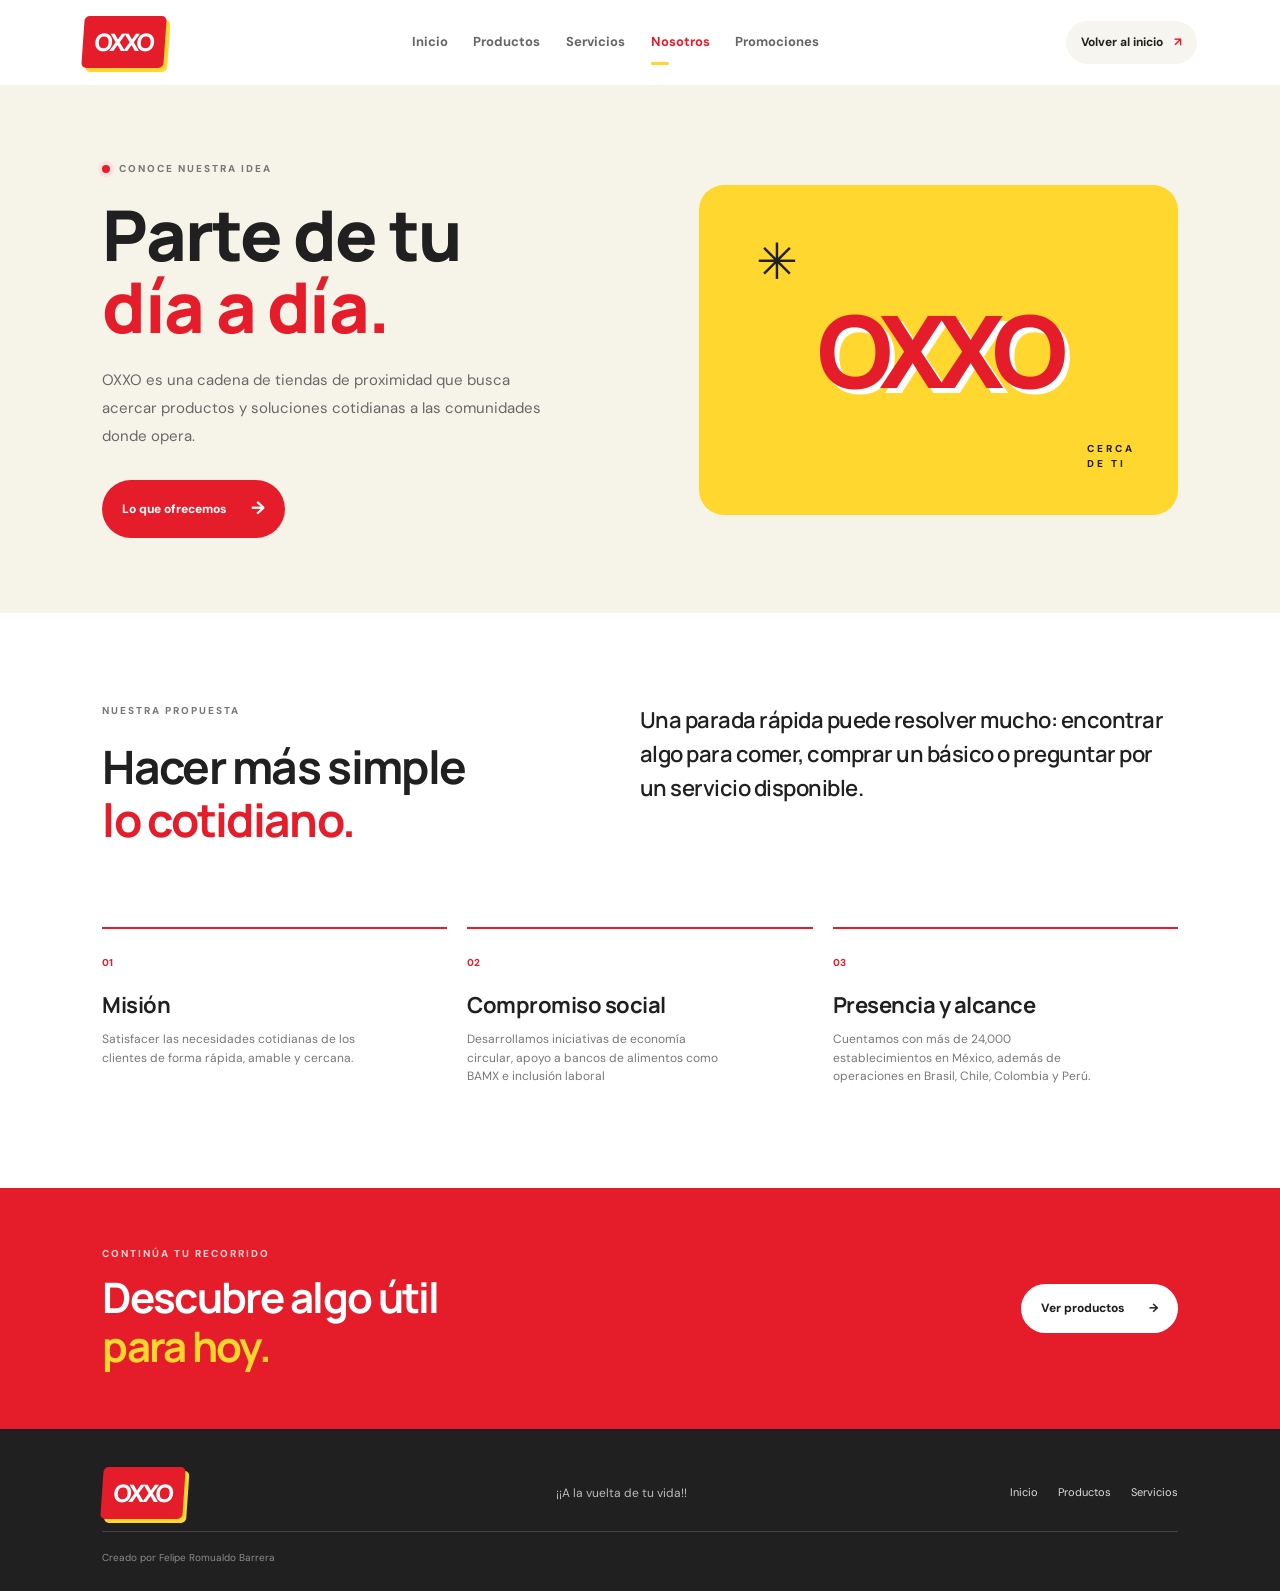
==== commit ea1fb4da: "Add files via upload" ====
--- a/nosotros.html
+++ b/nosotros.html
@@ -1,6 +1,14 @@
-<!DOCTYPE html>
-<html lang="es"><head><meta charset="UTF-8"><meta name="viewport" content="width=device-width, initial-scale=1.0"><title>Nosotros | OXXO</title><link rel="stylesheet" href="css/estilos.css"></head><body>
-<header class="site-header"><a class="brand" href="index.html"><span class="brand-mark">OXXO</span></a><button class="menu-toggle" aria-label="Abrir menú" aria-expanded="false">☰</button><nav class="main-nav"><a href="index.html">Inicio</a><a href="productos.html">Productos</a><a href="servicios.html">Servicios</a><a class="active" href="nosotros.html">Nosotros</a><a href="promociones.html">Promociones</a></nav><a class="header-cta" href="index.html">Volver al inicio <span>↗</span></a></header>
-<main><section class="page-hero about-hero"><div><p class="eyebrow"><span class="dot"></span> CONOCE NUESTRA IDEA</p><h1>Parte de tu<br><em>día a día.</em></h1><p class="hero-text">OXXO es una cadena de tiendas de proximidad que busca acercar productos y soluciones cotidianas a las comunidades donde opera.</p><a class="btn btn-red" href="servicios.html">Lo que ofrecemos <span>→</span></a></div><div class="page-hero-art about-art"><span class="about-big">OXXO</span><span class="about-spark">✳</span><span class="about-caption">CERCA<br>DE TI</span></div></section>
-<section class="section section-light"><div class="about-columns"><div><p class="eyebrow">NUESTRA PROPUESTA</p><h2>Hacer más simple<br><em>lo cotidiano.</em></h2></div><div><p class="large-copy">Una parada rápida puede resolver mucho: encontrar algo para comer, comprar un básico o preguntar por un servicio disponible.</p><p class="muted">Este sitio escolar presenta una experiencia digital conceptual para organizar la información de OXXO de forma clara, accesible y fácil de navegar.</p></div></div><div class="values-grid"><article><span>01</span><h3>Cercanía</h3><p>Una experiencia pensada para acompañar las rutinas diarias.</p></article><article><span>02</span><h3>Practicidad</h3><p>Información organizada para encontrar lo que buscas con facilidad.</p></article><article><span>03</span><h3>Claridad</h3><p>Secciones directas y navegación consistente en todas las páginas.</p></article></div></section>
-<section class="closing-band"><div><p class="eyebrow">CONTINÚA TU RECORRIDO</p><h2>Descubre algo útil<br><em>para hoy.</em></h2></div><a class="btn btn-light" href="productos.html">Ver productos <span>→</span></a></section></main><footer class="site-footer"><a class="brand" href="index.html"><span class="brand-mark">OXXO</span></a><p>Lo cotidiano, más fácil.</p><div class="footer-links"><a href="index.html">Inicio</a><a href="productos.html">Productos</a><a href="servicios.html">Servicios</a></div><small>Proyecto académico de diseño web · Sitio demostrativo no oficial</small></footer><script src="js/main.js"></script></body></html>+<!DOCTYPE html>
+<html lang="es"><head><meta charset="UTF-8"><meta name="viewport" content="width=device-width, initial-scale=1.0"><title>Nosotros | OXXO</title><link rel="stylesheet" href="css/estilos.css"></head><body>
+<header class="site-header"><a class="brand" href="index.html"><span class="brand-mark">OXXO</span></a><button class="menu-toggle" aria-label="Abrir menú" aria-expanded="false">☰</button><nav class="main-nav"><a href="index.html">Inicio</a><a href="productos.html">Productos</a><a href="servicios.html">Servicios</a><a class="active" href="nosotros.html">Nosotros</a><a href="promociones.html">Promociones</a></nav><a class="header-cta" href="index.html">Volver al inicio <span>↗</span></a></header>
+<main><section class="page-hero about-hero"><div><p class="eyebrow"><span class="dot"></span> CONOCE NUESTRA IDEA</p><h1>Parte de tu<br><em>día a día.</em></h1><p class="hero-text">OXXO es una cadena de tiendas de proximidad que busca acercar productos y soluciones cotidianas a las comunidades donde opera.</p><a class="btn btn-red" href="servicios.html">Lo que ofrecemos <span>→</span></a></div><div class="page-hero-art about-art"><span class="about-big">OXXO</span><span class="about-spark">✳</span><span class="about-caption">CERCA<br>DE TI</span></div></section>
+<section class="section section-light"><div class="about-columns"><div><p class="eyebrow">NUESTRA PROPUESTA</p><h2>Hacer más simple<br><em>lo cotidiano.</em></h2></div><div><p class="large-copy">Una parada rápida puede resolver mucho: encontrar algo para comer, comprar un básico o preguntar por un servicio disponible.</p><p class="muted">&nbsp;</p>
+</div></div><div class="values-grid"><article><span>01</span><h3>Misión</h3>
+  <p>Satisfacer las necesidades cotidianas de los clientes de forma rápida, amable y cercana.</p>
+</article><article><span>02</span><h3>Compromiso social</h3>
+  <p>Desarrollamos iniciativas de economía circular, apoyo a bancos de alimentos como BAMX e inclusión laboral</p>
+</article><article><span>03</span><h3>Presencia y alcance</h3>
+  <p>Cuentamos con más de 24,000 establecimientos en México, además de operaciones en Brasil, Chile, Colombia y Perú.</p>
+</article></div></section>
+<section class="closing-band"><div><p class="eyebrow">CONTINÚA TU RECORRIDO</p><h2>Descubre algo útil<br><em>para hoy.</em></h2></div><a class="btn btn-light" href="productos.html">Ver productos <span>→</span></a></section></main><footer class="site-footer"><a class="brand" href="index.html"><span class="brand-mark">OXXO</span></a><p>¡¡A la vuelta de tu vida!!</p>
+  <div class="footer-links"><a href="index.html">Inicio</a><a href="productos.html">Productos</a><a href="servicios.html">Servicios</a></div><small>Creado por Felipe Romualdo Barrera</small></footer><script src="js/main.js"></script></body></html>
